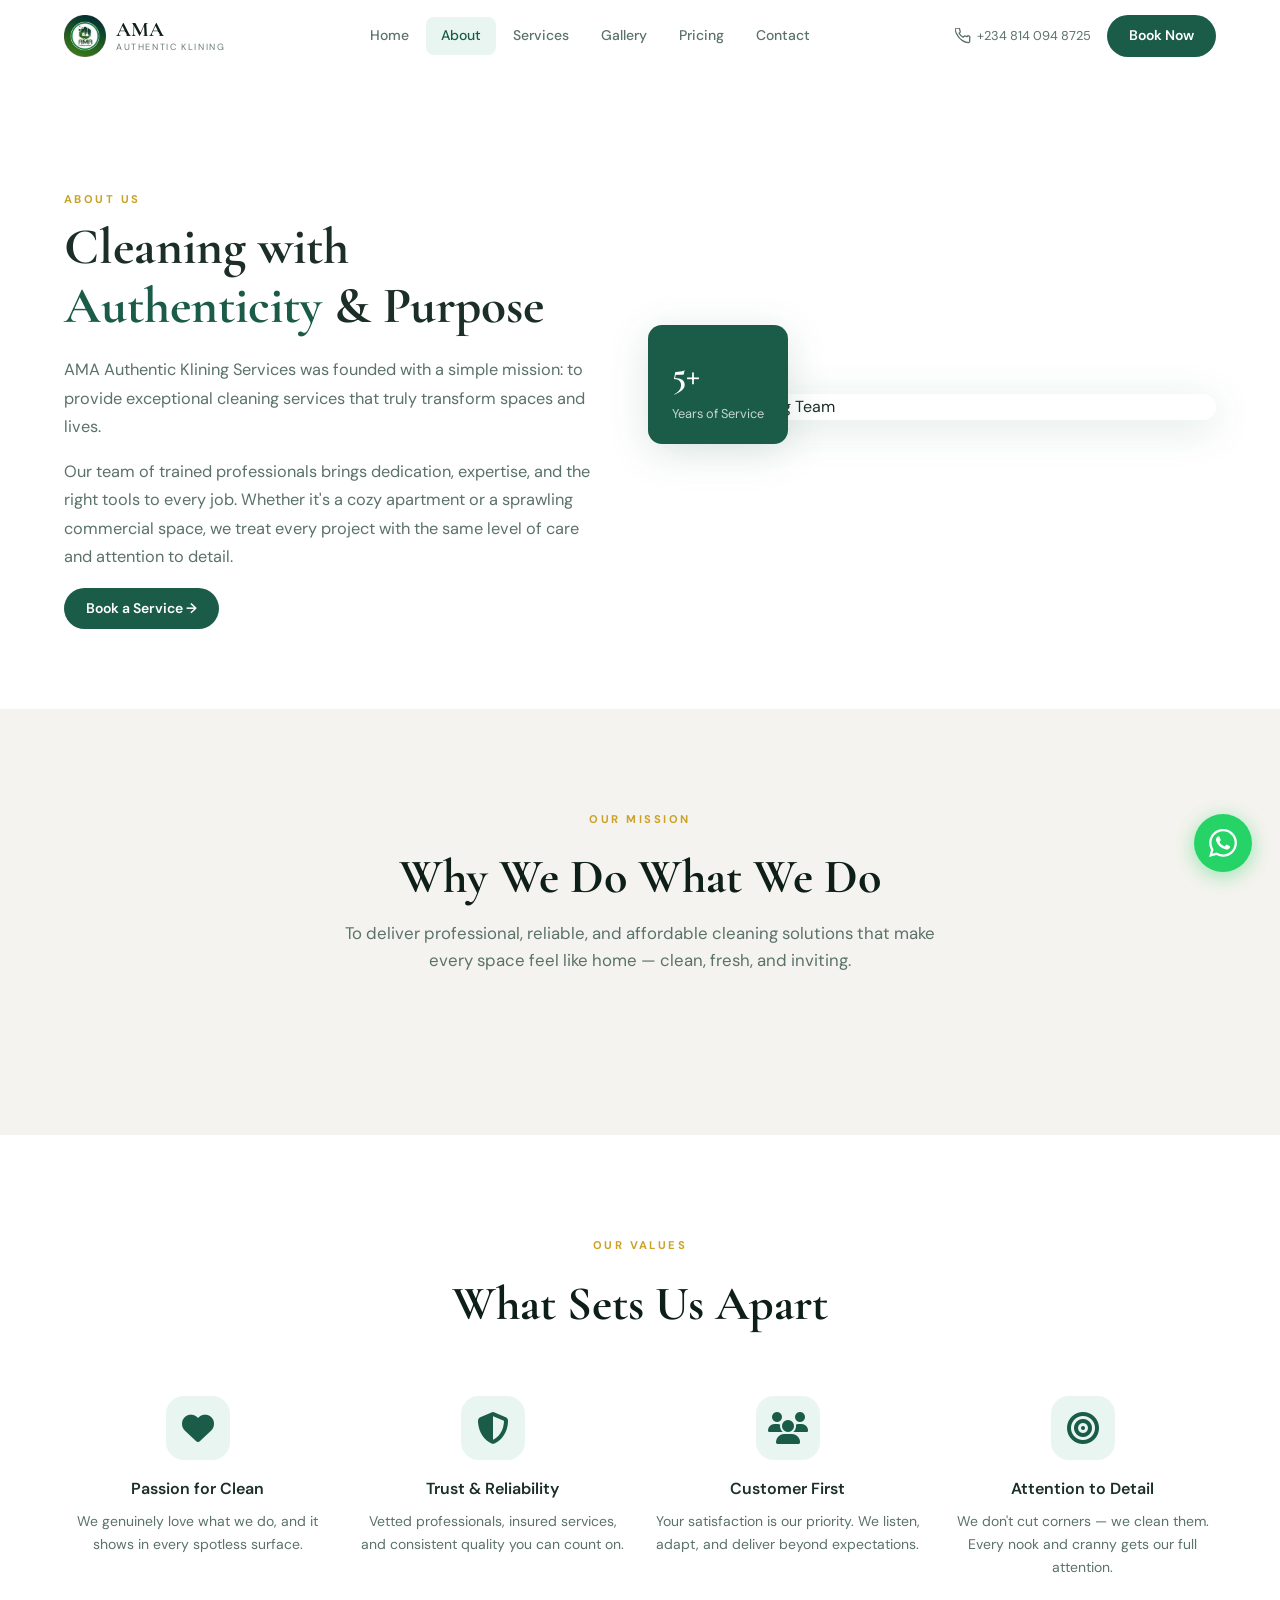
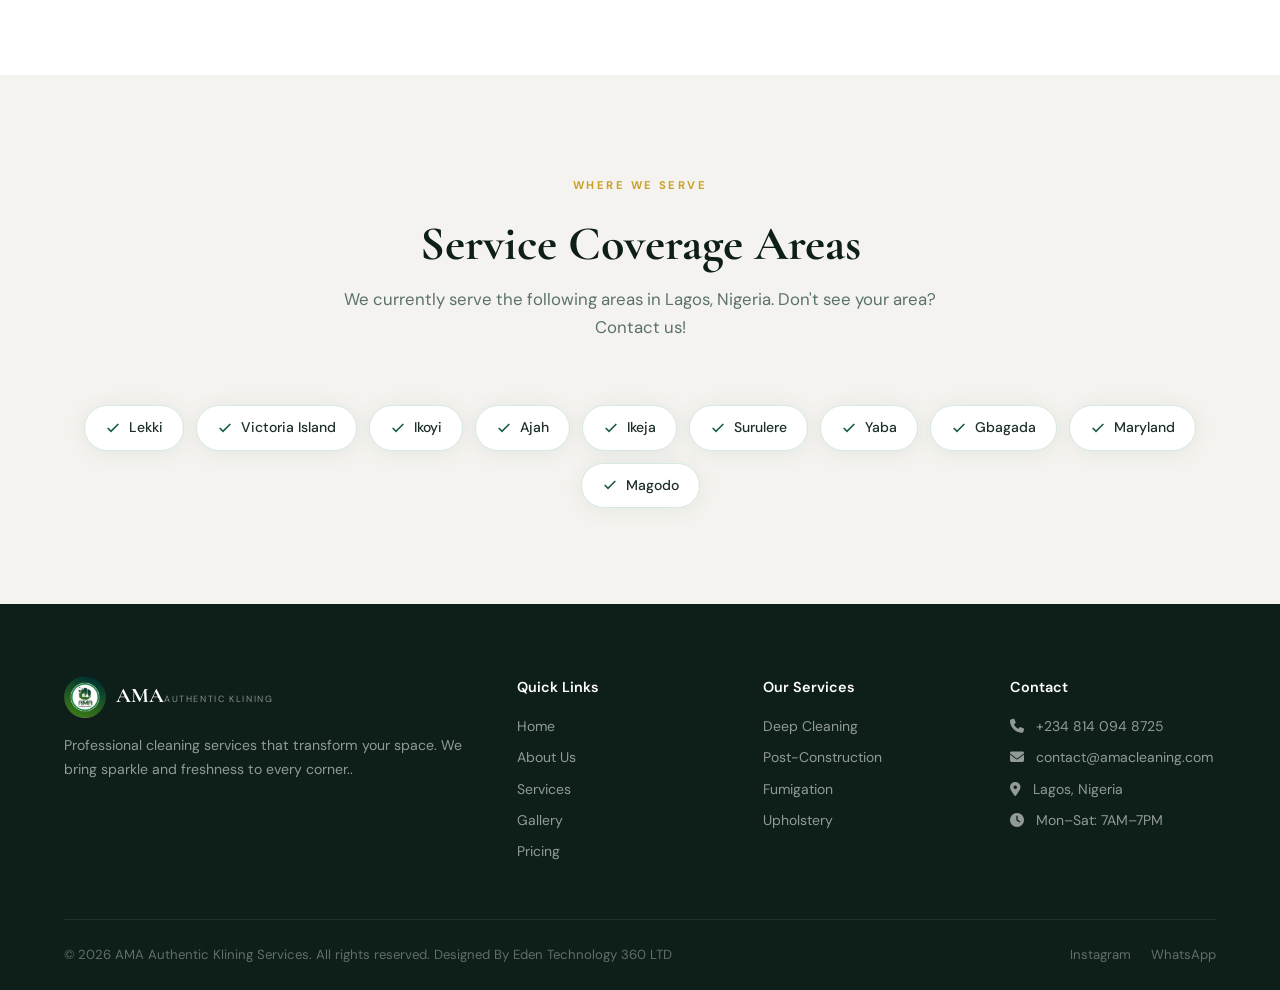
==== about.html @ 82372d48 "Add files via upload" ====
<!DOCTYPE html>
<html lang="en">
<head>
  <meta charset="UTF-8" />
  <meta name="viewport" content="width=device-width, initial-scale=1.0" />
  <title>About Us — AMA Authentic Klining</title>
  <link rel="preconnect" href="https://fonts.googleapis.com">
  <link rel="preconnect" href="https://fonts.gstatic.com" crossorigin>
  <link href="https://fonts.googleapis.com/css2?family=Cormorant+Garamond:ital,wght@0,400;0,500;0,600;0,700;1,400&family=DM+Sans:wght@300;400;500;600&display=swap" rel="stylesheet">
  <link rel="stylesheet" href="style.css" />
    <link rel="stylesheet" href="https://cdnjs.cloudflare.com/ajax/libs/font-awesome/6.5.0/css/all.min.css">

</head>
<body>

  <!-- NAVBAR -->
  <nav id="navbar" class="scrolled">
    <div class="nav-container">
      <a href="index.html" class="nav-logo">
        <div class="logo-mark"><img id="logo-img" src="logo.jpg" alt="AMA Logo" /></div>
        <div class="logo-text"><span class="logo-name">AMA</span><span class="logo-sub">Authentic Klining</span></div>
      </a>
      <div class="nav-links">
        <a href="index.html" class="nav-link">Home</a>
        <a href="about.html" class="nav-link active">About</a>
        <a href="services.html" class="nav-link">Services</a>
        <a href="gallery.html" class="nav-link">Gallery</a>
        <a href="pricing.html" class="nav-link">Pricing</a>
        <a href="contact.html" class="nav-link">Contact</a>
      </div>
      <div class="nav-actions">
        <a href="tel:+2348000000000" class="nav-phone">
          <svg width="16" height="16" fill="none" stroke="currentColor" stroke-width="2" viewBox="0 0 24 24"><path d="M22 16.92v3a2 2 0 01-2.18 2 19.79 19.79 0 01-8.63-3.07A19.5 19.5 0 013.07 9.81a19.79 19.79 0 01-3.07-8.67A2 2 0 012 .18h3a2 2 0 012 1.72c.127.96.361 1.903.7 2.81a2 2 0 01-.45 2.11L6.09 7.91a16 16 0 006 6l1.27-1.27a2 2 0 012.11-.45c.907.339 1.85.573 2.81.7A2 2 0 0122 14.92z"/></svg>
          +234 814 094 8725
        </a>
        <a href="booking.html" class="btn-primary">Book Now</a>
      </div>
      <button class="hamburger" id="hamburger"><span></span><span></span><span></span></button>
    </div>
    <div class="mobile-menu" id="mobile-menu">
      <a href="index.html" class="mobile-link">Home</a>
      <a href="about.html" class="mobile-link">About</a>
      <a href="services.html" class="mobile-link">Services</a>
      <a href="gallery.html" class="mobile-link">Gallery</a>
      <a href="pricing.html" class="mobile-link">Pricing</a>
      <a href="contact.html" class="mobile-link">Contact</a>
      <a href="booking.html" class="btn-primary mobile-btn">Book Now</a>
    </div>
  </nav>
    <br>
    <br>
  <!-- HERO SPLIT -->
  <section class="section about-hero-split">
    <div class="container">
      <div class="split-grid">
        <div class="split-content scroll-reveal">
          <span class="eyebrow">About Us</span>
          <h1>Cleaning with <span>Authenticity</span> & Purpose</h1>
          <p>AMA Authentic Klining Services was founded with a simple mission: to provide exceptional cleaning services that truly transform spaces and lives.</p>
          <p>Our team of trained professionals brings dedication, expertise, and the right tools to every job. Whether it's a cozy apartment or a sprawling commercial space, we treat every project with the same level of care and attention to detail.</p>
          <a href="booking.html" class="btn-primary">Book a Service →</a>
        </div>
        <div class="split-img scroll-reveal" style="transition-delay:0.2s">
          <img src="https://images.unsplash.com/photo-1600585154340-be6161a56a0c?w=700&q=80" alt="AMA Cleaning Team"/>
          <div class="split-badge">
            <div class="num">5+</div>
            <div class="label">Years of Service</div>
          </div>
        </div>
      </div>
    </div>
  </section>

  <!-- MISSION -->
  <section class="section bg-muted">
    <div class="container">
      <div class="section-heading scroll-reveal">
        <span class="eyebrow">Our Mission</span>
        <h2>Why We Do What We Do</h2>
        <p>To deliver professional, reliable, and affordable cleaning solutions that make every space feel like home — clean, fresh, and inviting.</p>
      </div>
    </div>
  </section>

  <!-- VALUES -->
  <section class="section">
    <div class="container">
      <div class="section-heading scroll-reveal">
        <span class="eyebrow">Our Values</span>
        <h2>What Sets Us Apart</h2>
      </div>
      <div class="values-grid">
        <div class="value-card scroll-reveal">
          <div class="value-icon">
              <i class="fa-solid fa-heart" style="font-size:32px; color:#1A5C48;"></i>
            </div>
          <h3>Passion for Clean</h3>
          <p>We genuinely love what we do, and it shows in every spotless surface.</p>
        </div>
        <div class="value-card scroll-reveal" style="transition-delay:0.1s">
          <div class="value-icon">
  <i class="fa-solid fa-shield-halved" style="font-size:32px; color:#1A5C48;"></i>
</div>
          <h3>Trust & Reliability</h3>
          <p>Vetted professionals, insured services, and consistent quality you can count on.</p>
        </div>
        <div class="value-card scroll-reveal" style="transition-delay:0.2s">
          <div class="value-icon">
  <i class="fa-solid fa-users" style="font-size:32px; color:#1A5C48;"></i>
</div>
          <h3>Customer First</h3>
          <p>Your satisfaction is our priority. We listen, adapt, and deliver beyond expectations.</p>
        </div>
        <div class="value-card scroll-reveal" style="transition-delay:0.3s">
          <div class="value-icon">
  <i class="fa-solid fa-bullseye" style="font-size:32px; color:#1A5C48;"></i>
</div>
          <h3>Attention to Detail</h3>
          <p>We don't cut corners — we clean them. Every nook and cranny gets our full attention.</p>
        </div>
      </div>
    </div>
  </section>

  <!-- COVERAGE AREAS -->
  <section class="section bg-muted">
    <div class="container">
      <div class="section-heading scroll-reveal">
        <span class="eyebrow">Where We Serve</span>
        <h2>Service Coverage Areas</h2>
        <p>We currently serve the following areas in Lagos, Nigeria. Don't see your area? Contact us!</p>
      </div>
      <div class="coverage-chips">
        <div class="chip scroll-reveal"><svg width="16" height="16" fill="none" stroke="currentColor" stroke-width="2.5" viewBox="0 0 24 24"><polyline points="20 6 9 17 4 12"/></svg> Lekki</div>
        <div class="chip scroll-reveal"><svg width="16" height="16" fill="none" stroke="currentColor" stroke-width="2.5" viewBox="0 0 24 24"><polyline points="20 6 9 17 4 12"/></svg> Victoria Island</div>
        <div class="chip scroll-reveal"><svg width="16" height="16" fill="none" stroke="currentColor" stroke-width="2.5" viewBox="0 0 24 24"><polyline points="20 6 9 17 4 12"/></svg> Ikoyi</div>
        <div class="chip scroll-reveal"><svg width="16" height="16" fill="none" stroke="currentColor" stroke-width="2.5" viewBox="0 0 24 24"><polyline points="20 6 9 17 4 12"/></svg> Ajah</div>
        <div class="chip scroll-reveal"><svg width="16" height="16" fill="none" stroke="currentColor" stroke-width="2.5" viewBox="0 0 24 24"><polyline points="20 6 9 17 4 12"/></svg> Ikeja</div>
        <div class="chip scroll-reveal"><svg width="16" height="16" fill="none" stroke="currentColor" stroke-width="2.5" viewBox="0 0 24 24"><polyline points="20 6 9 17 4 12"/></svg> Surulere</div>
        <div class="chip scroll-reveal"><svg width="16" height="16" fill="none" stroke="currentColor" stroke-width="2.5" viewBox="0 0 24 24"><polyline points="20 6 9 17 4 12"/></svg> Yaba</div>
        <div class="chip scroll-reveal"><svg width="16" height="16" fill="none" stroke="currentColor" stroke-width="2.5" viewBox="0 0 24 24"><polyline points="20 6 9 17 4 12"/></svg> Gbagada</div>
        <div class="chip scroll-reveal"><svg width="16" height="16" fill="none" stroke="currentColor" stroke-width="2.5" viewBox="0 0 24 24"><polyline points="20 6 9 17 4 12"/></svg> Maryland</div>
        <div class="chip scroll-reveal"><svg width="16" height="16" fill="none" stroke="currentColor" stroke-width="2.5" viewBox="0 0 24 24"><polyline points="20 6 9 17 4 12"/></svg> Magodo</div>
      </div>
    </div>
  </section>

  <!-- FOOTER -->
  <footer>
    <div class="container">
      <div class="footer-grid">
        <div class="footer-brand">
          <div class="footer-logo"><img src="logo.jpg" alt="AMA"/><div><span class="logo-name">AMA</span><span class="logo-sub">Authentic Klining</span></div></div>
          <p>Professional cleaning services that transform your space. We bring sparkle and freshness to every corner..</p>
        </div>
        <div class="footer-col"><h4>Quick Links</h4><a href="index.html">Home</a><a href="about.html">About Us</a><a href="services.html">Services</a><a href="gallery.html">Gallery</a><a href="pricing.html">Pricing</a></div>
        <div class="footer-col"><h4>Our Services</h4><a href="services.html">Deep Cleaning</a><a href="services.html">Post-Construction</a><a href="services.html">Fumigation</a><a href="services.html">Upholstery</a></div>
<div class="footer-col">
  <h4>Contact</h4>

  <a href="tel:+234 814 094 8725">
    <i class="fa-solid fa-phone" style="margin-right:8px;"></i>
    +234 814 094 8725
  </a>

  <a href="mailto:contact@amacleaning.com">
    <i class="fa-solid fa-envelope" style="margin-right:8px;"></i>
    contact@amacleaning.com
  </a>

  <span>
    <i class="fa-solid fa-location-dot" style="margin-right:8px;"></i>
    Lagos, Nigeria
  </span>

  <span>
    <i class="fa-solid fa-clock" style="margin-right:8px;"></i>
    Mon–Sat: 7AM–7PM
  </span>
</div>
      </div>
      <div class="footer-bottom">
        <p>© 2026 AMA Authentic Klining Services. All rights reserved. Designed By  <a href="https://edentechnology360.com.ng">Eden Technology 360 LTD</a> </p>
        <div class="footer-social"><a href="https://www.instagram.com/ama_authentic_klining_services?igsh=YWpxY2Vma3J6MzJw" target="_blank">Instagram</a><a href="https://wa.me/2348140948725" target="_blank">WhatsApp</a></div>
      </div>
    </div>
  </footer>
  <a href="https://wa.me/2348140948725" class="whatsapp-btn" target="_blank"><svg width="28" height="28" viewBox="0 0 24 24" fill="currentColor"><path d="M17.472 14.382c-.297-.149-1.758-.867-2.03-.967-.273-.099-.471-.148-.67.15-.197.297-.767.966-.94 1.164-.173.199-.347.223-.644.075-.297-.15-1.255-.463-2.39-1.475-.883-.788-1.48-1.761-1.653-2.059-.173-.297-.018-.458.13-.606.134-.133.298-.347.446-.52.149-.174.198-.298.298-.497.099-.198.05-.371-.025-.52-.075-.149-.669-1.612-.916-2.207-.242-.579-.487-.5-.669-.51-.173-.008-.371-.01-.57-.01-.198 0-.52.074-.792.372-.272.297-1.04 1.016-1.04 2.479 0 1.462 1.065 2.875 1.213 3.074.149.198 2.096 3.2 5.077 4.487.709.306 1.262.489 1.694.625.712.227 1.36.195 1.871.118.571-.085 1.758-.719 2.006-1.413.248-.694.248-1.289.173-1.413-.074-.124-.272-.198-.57-.347m-5.421 7.403h-.004a9.87 9.87 0 01-5.031-1.378l-.361-.214-3.741.982.998-3.648-.235-.374a9.86 9.86 0 01-1.51-5.26c.001-5.45 4.436-9.884 9.888-9.884 2.64 0 5.122 1.03 6.988 2.898a9.825 9.825 0 012.893 6.994c-.003 5.45-4.437 9.884-9.885 9.884m8.413-18.297A11.815 11.815 0 0012.05 0C5.495 0 .16 5.335.157 11.892c0 2.096.547 4.142 1.588 5.945L.057 24l6.305-1.654a11.882 11.882 0 005.683 1.448h.005c6.554 0 11.89-5.335 11.893-11.893a11.821 11.821 0 00-3.48-8.413z"/></svg></a>
  <script src="main.js"></script>
</body>
</html>
---- style.css ----
/* ============================================
   AMA AUTHENTIC KLINING — Global Styles
   Aesthetic: Refined Luxury / Editorial Clean
   Fonts: Cormorant Garamond + DM Sans
============================================ */

*, *::before, *::after { box-sizing: border-box; margin: 0; padding: 0; }

:root {
  --primary: #1a5c48;
  --primary-light: #2a7a61;
  --primary-pale: #e8f5f0;
  --accent: #c9a227;
  --accent-light: #f0dc8a;
  --foreground: #0e1f19;
  --muted: #f5f3ef;
  --muted-fg: #6b7c75;
  --card: #ffffff;
  --border: #d6e8e2;
  --text: #1c2e28;
  --text-light: #5a7268;
  --white: #ffffff;

  --font-heading: 'Cormorant Garamond', Georgia, serif;
  --font-body: 'DM Sans', system-ui, sans-serif;

  --radius: 14px;
  --radius-sm: 8px;
  --shadow: 0 2px 20px rgba(26,92,72,0.08);
  --shadow-lg: 0 8px 40px rgba(26,92,72,0.15);

  --nav-h: 72px;
}

html { scroll-behavior: smooth; }

body {
  font-family: var(--font-body);
  color: var(--text);
  background: var(--white);
  line-height: 1.65;
  -webkit-font-smoothing: antialiased;
}

img { display: block; max-width: 100%; }
a { text-decoration: none; color: inherit; }

.container {
  max-width: 1200px;
  margin: 0 auto;
  padding: 0 24px;
}

.text-center { text-align: center; }
.mt-10 { margin-top: 2.5rem; }
.bg-muted { background: var(--muted); }

/* ============================================
   ANIMATIONS
============================================ */
@keyframes fadeUp {
  from { opacity: 0; transform: translateY(28px); }
  to   { opacity: 1; transform: translateY(0); }
}
@keyframes fadeIn {
  from { opacity: 0; }
  to   { opacity: 1; }
}
@keyframes scaleIn {
  from { opacity: 0; transform: scale(0.92); }
  to   { opacity: 1; transform: scale(1); }
}

.fade-up {
  opacity: 0;
  animation: fadeUp 0.7s ease forwards;
  animation-delay: var(--delay, 0s);
}

/* Intersection observer adds .visible class for scroll-triggered */
.scroll-reveal {
  opacity: 0;
  transform: translateY(28px);
  transition: opacity 0.65s ease, transform 0.65s ease;
}
.scroll-reveal.visible {
  opacity: 1;
  transform: translateY(0);
}

/* ============================================
   NAVBAR
============================================ */
#navbar {
  position: fixed;
  top: 0; left: 0; right: 0;
  z-index: 100;
  height: var(--nav-h);
  transition: background 0.3s, box-shadow 0.3s;
}
#navbar.scrolled {
  background: rgba(255,255,255,0.97);
  backdrop-filter: blur(12px);
  box-shadow: 0 1px 0 var(--border);
}

.nav-container {
  max-width: 1200px;
  margin: 0 auto;
  padding: 0 24px;
  height: var(--nav-h);
  display: flex;
  align-items: center;
  justify-content: space-between;
  gap: 24px;
}

.nav-logo {
  display: flex;
  align-items: center;
  gap: 10px;
  flex-shrink: 0;
}
.logo-mark img {
  width: 42px; height: 42px;
  border-radius: 10px;
  object-fit: cover;
}
.logo-text { display: flex; flex-direction: column; line-height: 1; }
.logo-name { font-family: var(--font-heading); font-size: 1.3rem; font-weight: 700; color: var(--foreground); }
.logo-sub { font-size: 9px; letter-spacing: 0.18em; text-transform: uppercase; color: var(--muted-fg); margin-top: 2px; }

.nav-links {
  display: flex;
  align-items: center;
  gap: 2px;
}
.nav-link {
  padding: 7px 15px;
  border-radius: var(--radius-sm);
  font-size: 0.875rem;
  font-weight: 500;
  color: var(--text-light);
  transition: color 0.2s, background 0.2s;
}
.nav-link:hover, .nav-link.active {
  color: var(--primary);
  background: var(--primary-pale);
}

.nav-actions {
  display: flex;
  align-items: center;
  gap: 16px;
  flex-shrink: 0;
}
.nav-phone {
  display: flex;
  align-items: center;
  gap: 6px;
  font-size: 0.8rem;
  color: var(--text-light);
  transition: color 0.2s;
}
.nav-phone:hover { color: var(--primary); }

/* Buttons */
.btn-primary {
  background: var(--primary);
  color: var(--white);
  padding: 9px 22px;
  border-radius: 50px;
  font-size: 0.875rem;
  font-weight: 600;
  transition: background 0.2s, transform 0.2s;
  display: inline-block;
  cursor: pointer;
  border: none;
}
.btn-primary:hover { background: var(--primary-light); transform: translateY(-1px); }
.btn-primary.btn-lg { padding: 14px 32px; font-size: 1rem; }

.btn-ghost {
  background: transparent;
  color: rgba(255,255,255,0.9);
  padding: 9px 22px;
  border-radius: 50px;
  font-size: 0.875rem;
  font-weight: 600;
  border: 1.5px solid rgba(255,255,255,0.35);
  transition: background 0.2s, border-color 0.2s;
  display: inline-block;
  cursor: pointer;
}
.btn-ghost:hover { background: rgba(255,255,255,0.1); border-color: rgba(255,255,255,0.7); }
.btn-ghost.btn-lg { padding: 14px 32px; font-size: 1rem; }

.btn-ghost-white {
  background: transparent;
  color: var(--white);
  padding: 9px 22px;
  border-radius: 50px;
  font-size: 0.875rem;
  font-weight: 600;
  border: 1.5px solid rgba(255,255,255,0.4);
  transition: background 0.2s;
  display: inline-block;
  cursor: pointer;
}
.btn-ghost-white:hover { background: rgba(255,255,255,0.12); }
.btn-ghost-white.btn-lg { padding: 14px 32px; font-size: 1rem; }

.btn-outline {
  background: transparent;
  color: var(--primary);
  padding: 11px 28px;
  border-radius: 50px;
  font-size: 0.9rem;
  font-weight: 600;
  border: 1.5px solid var(--primary);
  transition: background 0.2s, color 0.2s;
  display: inline-block;
  cursor: pointer;
}
.btn-outline:hover { background: var(--primary); color: var(--white); }

.btn-accent {
  background: var(--accent);
  color: #3a2700;
  padding: 9px 22px;
  border-radius: 50px;
  font-size: 0.875rem;
  font-weight: 700;
  transition: background 0.2s, transform 0.2s;
  display: inline-block;
  cursor: pointer;
  border: none;
}
.btn-accent:hover { background: #d9b13a; transform: translateY(-1px); }
.btn-accent.btn-lg { padding: 14px 32px; font-size: 1rem; }

/* Form submit button */
.btn-submit {
  background: var(--primary);
  color: var(--white);
  padding: 14px;
  border-radius: 50px;
  font-size: 1rem;
  font-weight: 600;
  border: none;
  width: 100%;
  cursor: pointer;
  transition: background 0.2s, transform 0.2s;
  display: flex;
  align-items: center;
  justify-content: center;
  gap: 8px;
}
.btn-submit:hover { background: var(--primary-light); transform: translateY(-1px); }
.btn-submit:disabled { opacity: 0.6; cursor: not-allowed; transform: none; }

/* Hamburger */
.hamburger {
  display: none;
  flex-direction: column;
  gap: 5px;
  background: none;
  border: none;
  cursor: pointer;
  padding: 6px;
}
.hamburger span {
  display: block;
  width: 24px;
  height: 2px;
  background: var(--foreground);
  border-radius: 2px;
  transition: transform 0.3s, opacity 0.3s;
}
.hamburger.open span:nth-child(1) { transform: translateY(7px) rotate(45deg); }
.hamburger.open span:nth-child(2) { opacity: 0; }
.hamburger.open span:nth-child(3) { transform: translateY(-7px) rotate(-45deg); }

/* Mobile menu */
.mobile-menu {
  display: none;
  flex-direction: column;
  gap: 4px;
  padding: 12px 16px 16px;
  background: rgba(255,255,255,0.98);
  backdrop-filter: blur(12px);
  border-top: 1px solid var(--border);
}
.mobile-menu.open { display: flex; }
.mobile-link {
  padding: 12px 16px;
  border-radius: var(--radius-sm);
  font-weight: 500;
  color: var(--text-light);
  transition: background 0.2s, color 0.2s;
}
.mobile-link:hover { background: var(--primary-pale); color: var(--primary); }
.mobile-btn { margin-top: 8px; text-align: center; }

/* ============================================
   HERO
============================================ */
.hero {
  position: relative;
  min-height: 100vh;
  display: flex;
  align-items: center;
}
.hero-bg {
  position: absolute;
  inset: 0;
  overflow: hidden;
}
.hero-bg img {
  width: 100%; height: 100%;
  object-fit: cover;
}
.hero-overlay {
  position: absolute;
  inset: 0;
  background: linear-gradient(105deg, rgba(14,31,25,0.82) 0%, rgba(14,31,25,0.5) 55%, transparent 100%);
}
.hero-content {
  position: relative;
  z-index: 2;
  max-width: 1200px;
  margin: 0 auto;
  padding: 0 24px;
  padding-top: var(--nav-h);
  max-width: 560px;
  margin-left: max(24px, calc(50vw - 600px));
}
.eyebrow {
  display: inline-block;
  font-size: 0.7rem;
  font-weight: 700;
  letter-spacing: 0.22em;
  text-transform: uppercase;
  color: var(--accent);
  margin-bottom: 16px;
}
.hero-content h1 {
  font-family: var(--font-heading);
  font-size: clamp(2.8rem, 6vw, 4.5rem);
  font-weight: 700;
  color: var(--white);
  line-height: 1.1;
  margin-bottom: 20px;
}
.hero-content h1 em {
  font-style: italic;
  color: var(--accent);
}
.hero-content > p {
  font-size: 1.1rem;
  color: rgba(255,255,255,0.8);
  max-width: 420px;
  margin-bottom: 36px;
}
.hero-btns { display: flex; gap: 14px; flex-wrap: wrap; }
.arrow { transition: transform 0.2s; }
.btn-primary:hover .arrow { transform: translateX(4px); }

/* Page Hero (inner pages) */
.page-hero {
  background: var(--primary);
  padding: calc(var(--nav-h) + 60px) 24px 70px;
  text-align: center;
  position: relative;
  overflow: hidden;
}
.page-hero::before {
  content: '';
  position: absolute;
  inset: 0;
  background: radial-gradient(ellipse at 70% 50%, rgba(201,162,39,0.15) 0%, transparent 60%);
}
.page-hero .eyebrow { color: var(--accent-light); }
.page-hero h1 {
  font-family: var(--font-heading);
  font-size: clamp(2.2rem, 5vw, 3.5rem);
  font-weight: 700;
  color: var(--white);
  margin-bottom: 14px;
  position: relative;
}
.page-hero p {
  color: rgba(255,255,255,0.75);
  max-width: 500px;
  margin: 0 auto;
  position: relative;
}

/* ============================================
   SECTION / HEADINGS
============================================ */
.section { padding: 96px 0; }
.section-heading {
  text-align: center;
  max-width: 600px;
  margin: 0 auto 64px;
}
.section-heading h2 {
  font-family: var(--font-heading);
  font-size: clamp(2rem, 4vw, 3rem);
  font-weight: 700;
  color: var(--foreground);
  margin: 6px 0 14px;
  line-height: 1.15;
}
.section-heading p {
  color: var(--text-light);
  font-size: 1.05rem;
}

/* ============================================
   TRUST BAR
============================================ */
.trust-bar {
  padding: 60px 0;
  background: var(--card);
  border-bottom: 1px solid var(--border);
}
.trust-grid {
  display: grid;
  grid-template-columns: repeat(3, 1fr);
  gap: 32px;
}
.trust-item {
  display: flex;
  align-items: flex-start;
  gap: 16px;
}
.trust-icon {
  width: 52px; height: 52px;
  border-radius: 14px;
  background: var(--primary-pale);
  display: flex;
  align-items: center;
  justify-content: center;
  flex-shrink: 0;
  color: var(--primary);
}
.trust-item h3 { font-size: 1rem; font-weight: 600; margin-bottom: 4px; }
.trust-item p { font-size: 0.88rem; color: var(--text-light); }

/* ============================================
   SERVICES GRID
============================================ */
.services-grid {
  display: grid;
  grid-template-columns: repeat(3, 1fr);
  gap: 28px;
}
.service-card {
  background: var(--card);
  border-radius: var(--radius);
  overflow: hidden;
  border: 1px solid var(--border);
  box-shadow: var(--shadow);
  transition: box-shadow 0.3s, transform 0.3s;
}
.service-card:hover {
  box-shadow: var(--shadow-lg);
  transform: translateY(-4px);
}
.service-img {
  aspect-ratio: 4/3;
  overflow: hidden;
}
.service-img img {
  width: 100%; height: 100%;
  object-fit: cover;
  transition: transform 0.5s ease;
}
.service-card:hover .service-img img { transform: scale(1.06); }
.service-body { padding: 22px 24px 24px; }
.service-icon { font-size: 1.6rem; margin-bottom: 10px; }
.service-body h3 {
  font-family: var(--font-heading);
  font-size: 1.25rem;
  font-weight: 700;
  margin-bottom: 8px;
  color: var(--foreground);
}
.service-body p { font-size: 0.9rem; color: var(--text-light); margin-bottom: 14px; }
.service-link {
  font-size: 0.875rem;
  font-weight: 600;
  color: var(--primary);
  transition: letter-spacing 0.2s;
}
.service-link:hover { letter-spacing: 0.02em; }

/* ============================================
   GALLERY GRID
============================================ */
.gallery-grid {
  display: grid;
  grid-template-columns: repeat(3, 1fr);
  gap: 24px;
}
.gallery-card {
  position: relative;
  border-radius: var(--radius);
  overflow: hidden;
  box-shadow: var(--shadow);
  border: 1px solid var(--border);
  cursor: pointer;
}
.gallery-card img {
  width: 100%;
  aspect-ratio: 16/10;
  object-fit: cover;
  transition: transform 0.5s ease;
}
.gallery-card:hover img { transform: scale(1.06); }
.gallery-label {
  position: absolute;
  bottom: 0; left: 0; right: 0;
  padding: 28px 16px 14px;
  background: linear-gradient(to top, rgba(0,0,0,0.7), transparent);
  color: var(--white);
  font-weight: 600;
  font-size: 0.9rem;
}

/* Filter buttons for gallery page */
.filter-btns { display: flex; flex-wrap: wrap; justify-content: center; gap: 10px; margin-bottom: 48px; }
.filter-btn {
  padding: 8px 22px;
  border-radius: 50px;
  font-size: 0.875rem;
  font-weight: 600;
  border: 1.5px solid var(--border);
  background: transparent;
  color: var(--text-light);
  cursor: pointer;
  transition: all 0.2s;
}
.filter-btn:hover, .filter-btn.active {
  background: var(--primary);
  color: var(--white);
  border-color: var(--primary);
}

/* ============================================
   TESTIMONIALS
============================================ */
.testimonials-grid {
  display: grid;
  grid-template-columns: repeat(3, 1fr);
  gap: 24px;
}
.testimonial-card {
  background: var(--card);
  border: 1px solid var(--border);
  border-radius: var(--radius);
  padding: 28px 26px;
  box-shadow: var(--shadow);
}
.stars { color: var(--accent); font-size: 1.1rem; letter-spacing: 2px; margin-bottom: 14px; }
.testimonial-card > p {
  font-size: 0.95rem;
  color: var(--text-light);
  line-height: 1.7;
  margin-bottom: 24px;
  font-style: italic;
}
.testimonial-author { display: flex; align-items: center; gap: 12px; }
.author-avatar {
  width: 42px; height: 42px;
  border-radius: 50%;
  background: var(--primary-pale);
  color: var(--primary);
  display: flex;
  align-items: center;
  justify-content: center;
  font-weight: 700;
  font-size: 1rem;
  flex-shrink: 0;
}
.testimonial-author strong { display: block; font-size: 0.9rem; font-weight: 600; }
.testimonial-author span { font-size: 0.8rem; color: var(--text-light); }

/* ============================================
   CTA SECTION
============================================ */
.cta-section {
  background: var(--primary);
  padding: 96px 24px;
  position: relative;
  overflow: hidden;
}
.cta-section::before {
  content: '';
  position: absolute;
  top: -40%; right: -10%;
  width: 500px; height: 500px;
  border-radius: 50%;
  background: rgba(201,162,39,0.12);
}
.cta-section h2 {
  font-family: var(--font-heading);
  font-size: clamp(2rem, 4vw, 3rem);
  color: var(--white);
  margin-bottom: 16px;
  position: relative;
}
.cta-section p { color: rgba(255,255,255,0.75); font-size: 1.1rem; margin-bottom: 36px; position: relative; }
.cta-btns { display: flex; gap: 14px; justify-content: center; flex-wrap: wrap; position: relative; }

/* ============================================
   FOOTER
============================================ */
footer {
  background: var(--foreground);
  color: rgba(255,255,255,0.85);
  padding: 72px 0 0;
}
.footer-grid {
  display: grid;
  grid-template-columns: 2fr 1fr 1fr 1fr;
  gap: 40px;
  padding-bottom: 48px;
  border-bottom: 1px solid rgba(255,255,255,0.08);
}
.footer-brand .footer-logo {
  display: flex;
  align-items: center;
  gap: 10px;
  margin-bottom: 16px;
}
.footer-brand .footer-logo img {
  width: 42px; height: 42px;
  border-radius: 10px;
}
.footer-brand .logo-name { color: var(--white); }
.footer-brand .logo-sub { color: rgba(255,255,255,0.5); }
.footer-brand p { font-size: 0.88rem; color: rgba(255,255,255,0.55); line-height: 1.7; }
.footer-col h4 { font-size: 0.9rem; font-weight: 600; color: var(--white); margin-bottom: 16px; }
.footer-col a, .footer-col span {
  display: block;
  font-size: 0.875rem;
  color: rgba(255,255,255,0.55);
  margin-bottom: 8px;
  transition: color 0.2s;
  cursor: default;
}
.footer-col a:hover { color: rgba(255,255,255,0.9); cursor: pointer; }
.footer-bottom {
  display: flex;
  justify-content: space-between;
  align-items: center;
  padding: 24px 0;
  font-size: 0.825rem;
  color: rgba(255,255,255,0.35);
}
.footer-social { display: flex; gap: 20px; }
.footer-social a {
  color: rgba(255,255,255,0.35);
  transition: color 0.2s;
}
.footer-social a:hover { color: rgba(255,255,255,0.85); }

/* ============================================
   WHATSAPP BUTTON
============================================ */
.whatsapp-btn {
  position: fixed;
  bottom: 28px; right: 28px;
  z-index: 200;
  width: 58px; height: 58px;
  border-radius: 50%;
  background: #25D366;
  color: var(--white);
  display: flex;
  align-items: center;
  justify-content: center;
  box-shadow: 0 4px 20px rgba(37,211,102,0.45);
  transition: transform 0.2s, box-shadow 0.2s;
  animation: scaleIn 0.5s ease 1s both;
}
.whatsapp-btn:hover { transform: scale(1.1); box-shadow: 0 6px 28px rgba(37,211,102,0.55); }

/* ============================================
   ABOUT PAGE
============================================ */
.about-hero-split {
  padding: calc(var(--nav-h) + 60px) 0 80px;
}
.split-grid {
  display: grid;
  grid-template-columns: 1fr 1fr;
  gap: 64px;
  align-items: center;
}
.split-content .eyebrow { margin-bottom: 10px; }
.split-content h1 {
  font-family: var(--font-heading);
  font-size: clamp(2.2rem, 4.5vw, 3.2rem);
  font-weight: 700;
  line-height: 1.15;
  margin-bottom: 20px;
}
.split-content h1 span { color: var(--primary); }
.split-content p {
  color: var(--text-light);
  margin-bottom: 16px;
  font-size: 1.02rem;
  line-height: 1.75;
}
.split-img { position: relative; }
.split-img img { border-radius: var(--radius); box-shadow: var(--shadow-lg); width: 100%; }
.split-badge {
  position: absolute;
  bottom: -24px; left: -24px;
  background: var(--primary);
  color: var(--white);
  border-radius: var(--radius);
  padding: 20px 24px;
  box-shadow: var(--shadow-lg);
}
.split-badge .num { font-family: var(--font-heading); font-size: 2.2rem; font-weight: 700; }
.split-badge .label { font-size: 0.8rem; opacity: 0.75; }

.values-grid {
  display: grid;
  grid-template-columns: repeat(4, 1fr);
  gap: 28px;
}
.value-card { text-align: center; }
.value-icon {
  width: 64px; height: 64px;
  border-radius: 18px;
  background: var(--primary-pale);
  display: flex;
  align-items: center;
  justify-content: center;
  margin: 0 auto 16px;
  font-size: 1.6rem;
}
.value-card h3 { font-size: 1rem; font-weight: 600; margin-bottom: 8px; }
.value-card p { font-size: 0.875rem; color: var(--text-light); line-height: 1.65; }

.coverage-chips { display: flex; flex-wrap: wrap; justify-content: center; gap: 12px; }
.chip {
  display: flex;
  align-items: center;
  gap: 8px;
  background: var(--card);
  border: 1px solid var(--border);
  border-radius: 50px;
  padding: 10px 20px;
  font-size: 0.875rem;
  font-weight: 500;
  box-shadow: var(--shadow);
}
.chip svg { color: var(--primary); }

/* ============================================
   SERVICES PAGE
============================================ */
.services-list { display: flex; flex-direction: column; gap: 80px; }
.service-row {
  display: grid;
  grid-template-columns: 1fr 1fr;
  gap: 60px;
  align-items: center;
}
.service-row.reverse .service-row-img { order: 2; }
.service-row.reverse .service-row-body { order: 1; }
.service-row-img img {
  width: 100%;
  aspect-ratio: 4/3;
  object-fit: cover;
  border-radius: var(--radius);
  box-shadow: var(--shadow-lg);
}
.service-row-icon {
  width: 56px; height: 56px;
  border-radius: 16px;
  background: var(--primary-pale);
  display: flex;
  align-items: center;
  justify-content: center;
  font-size: 1.5rem;
  margin-bottom: 16px;
}
.service-row-body h2 {
  font-family: var(--font-heading);
  font-size: clamp(1.6rem, 3vw, 2.2rem);
  font-weight: 700;
  margin-bottom: 12px;
}
.service-row-body > p { color: var(--text-light); margin-bottom: 20px; line-height: 1.75; }
.benefit-list { list-style: none; margin-bottom: 12px; }
.benefit-list li {
  display: flex;
  align-items: center;
  gap: 10px;
  font-size: 0.9rem;
  margin-bottom: 8px;
}
.benefit-list li::before {
  content: '✓';
  display: inline-flex;
  width: 20px; height: 20px;
  border-radius: 50%;
  background: var(--primary-pale);
  color: var(--primary);
  font-size: 0.75rem;
  font-weight: 700;
  align-items: center;
  justify-content: center;
  flex-shrink: 0;
}
.ideal-for { font-size: 0.8rem; color: var(--text-light); margin-bottom: 20px; }
.ideal-for strong { color: var(--text); }

/* ============================================
   PRICING PAGE
============================================ */
.pricing-grid {
  display: grid;
  grid-template-columns: repeat(3, 1fr);
  gap: 28px;
  max-width: 960px;
  margin: 0 auto;
  align-items: start;
}
.pricing-card {
  background: var(--card);
  border: 1.5px solid var(--border);
  border-radius: var(--radius);
  padding: 36px 30px;
  position: relative;
  box-shadow: var(--shadow);
  transition: transform 0.3s, box-shadow 0.3s;
}
.pricing-card:hover { transform: translateY(-4px); box-shadow: var(--shadow-lg); }
.pricing-card.popular {
  background: var(--primary);
  border-color: var(--primary);
  color: var(--white);
  transform: scale(1.04);
  box-shadow: var(--shadow-lg);
}
.pricing-card.popular:hover { transform: scale(1.04) translateY(-4px); }
.popular-badge {
  position: absolute;
  top: -14px; left: 50%;
  transform: translateX(-50%);
  background: var(--accent);
  color: #3a2700;
  font-size: 0.75rem;
  font-weight: 700;
  padding: 4px 16px;
  border-radius: 50px;
  white-space: nowrap;
}
.pricing-name { font-size: 1.2rem; font-weight: 700; margin-bottom: 6px; }
.pricing-desc { font-size: 0.85rem; opacity: 0.7; margin-bottom: 24px; }
.pricing-unit { font-size: 0.7rem; letter-spacing: 0.1em; text-transform: uppercase; opacity: 0.6; display: block; }
.pricing-price { font-family: var(--font-heading); font-size: 2.4rem; font-weight: 700; line-height: 1.1; margin-bottom: 28px; }
.pricing-features { list-style: none; margin-bottom: 28px; }
.pricing-features li {
  display: flex;
  align-items: center;
  gap: 10px;
  font-size: 0.875rem;
  margin-bottom: 10px;
}
.pricing-features li::before {
  content: '✓';
  width: 18px; height: 18px;
  border-radius: 50%;
  background: var(--primary-pale);
  color: var(--primary);
  font-size: 0.7rem;
  font-weight: 700;
  display: flex;
  align-items: center;
  justify-content: center;
  flex-shrink: 0;
}
.pricing-card.popular .pricing-features li::before {
  background: rgba(255,255,255,0.2);
  color: var(--accent-light);
}
.pricing-card .btn-primary { width: 100%; text-align: center; justify-content: center; }
.pricing-card.popular .btn-primary { background: var(--accent); color: #3a2700; }
.pricing-card.popular .btn-primary:hover { background: #d9b13a; }

.custom-quote {
  margin-top: 64px;
  text-align: center;
  background: var(--muted);
  border-radius: var(--radius);
  padding: 60px 40px;
  max-width: 640px;
  margin-left: auto;
  margin-right: auto;
}
.custom-quote h3 { font-family: var(--font-heading); font-size: 1.8rem; font-weight: 700; margin-bottom: 12px; }
.custom-quote p { color: var(--text-light); margin-bottom: 24px; }

/* ============================================
   CONTACT PAGE
============================================ */
.contact-grid {
  display: grid;
  grid-template-columns: 2fr 3fr;
  gap: 56px;
}
.contact-info-list { display: flex; flex-direction: column; gap: 24px; margin-bottom: 32px; }
.contact-info-item { display: flex; align-items: flex-start; gap: 14px; }
.contact-info-icon {
  width: 48px; height: 48px;
  border-radius: 14px;
  background: var(--primary-pale);
  display: flex;
  align-items: center;
  justify-content: center;
  color: var(--primary);
  flex-shrink: 0;
}
.contact-info-item .label { font-size: 0.8rem; color: var(--text-light); }
.contact-info-item .value { font-weight: 500; font-size: 0.95rem; }
.contact-info-item .value a { color: var(--text); transition: color 0.2s; }
.contact-info-item .value a:hover { color: var(--primary); }
.contact-social { display: flex; flex-direction: column; gap: 10px; padding-top: 24px; border-top: 1px solid var(--border); }
.social-link {
  display: flex;
  align-items: center;
  gap: 10px;
  padding: 12px 18px;
  border-radius: var(--radius-sm);
  font-size: 0.875rem;
  font-weight: 600;
  transition: background 0.2s;
}
.social-link.wa { background: rgba(37,211,102,0.1); color: #16a34a; }
.social-link.wa:hover { background: rgba(37,211,102,0.18); }
.social-link.ig { background: var(--primary-pale); color: var(--primary); }
.social-link.ig:hover { background: #d1ede5; }

/* Forms */
.form-card {
  background: var(--card);
  border: 1px solid var(--border);
  border-radius: var(--radius);
  padding: 40px 36px;
  box-shadow: var(--shadow);
}
.form-row { display: grid; grid-template-columns: 1fr 1fr; gap: 20px; }
.form-group { margin-bottom: 20px; }
.form-group label {
  display: block;
  font-size: 0.875rem;
  font-weight: 600;
  margin-bottom: 7px;
  color: var(--text);
}
.form-group input,
.form-group select,
.form-group textarea {
  width: 100%;
  padding: 10px 14px;
  border: 1.5px solid var(--border);
  border-radius: var(--radius-sm);
  font-family: var(--font-body);
  font-size: 0.9rem;
  color: var(--text);
  background: var(--white);
  transition: border-color 0.2s, box-shadow 0.2s;
  outline: none;
  appearance: none;
  -webkit-appearance: none;
}
.form-group select {
  background-image: url("data:image/svg+xml,%3Csvg xmlns='http://www.w3.org/2000/svg' width='16' height='16' viewBox='0 0 24 24' fill='none' stroke='%236b7c75' stroke-width='2'%3E%3Cpolyline points='6 9 12 15 18 9'%3E%3C/polyline%3E%3C/svg%3E");
  background-repeat: no-repeat;
  background-position: right 12px center;
  padding-right: 36px;
}
.form-group input:focus,
.form-group select:focus,
.form-group textarea:focus {
  border-color: var(--primary);
  box-shadow: 0 0 0 3px rgba(26,92,72,0.12);
}
.form-group textarea { resize: vertical; min-height: 120px; }

.success-msg {
  display: none;
  flex-direction: column;
  align-items: center;
  text-align: center;
  padding: 48px 24px;
}
.success-msg.show { display: flex; }
.success-icon {
  width: 72px; height: 72px;
  border-radius: 50%;
  background: var(--primary-pale);
  display: flex;
  align-items: center;
  justify-content: center;
  margin-bottom: 20px;
  color: var(--primary);
  font-size: 2rem;
}
.success-msg h3 { font-family: var(--font-heading); font-size: 1.8rem; font-weight: 700; margin-bottom: 10px; }
.success-msg p { color: var(--text-light); margin-bottom: 24px; }

/* ============================================
   GALLERY FULL PAGE
============================================ */
.gallery-full-grid {
  display: grid;
  grid-template-columns: repeat(3, 1fr);
  gap: 24px;
}

/* ============================================
   FAQ / ACCORDION (Pricing page)
============================================ */
.faq-list { max-width: 700px; margin: 64px auto 0; }
.faq-item {
  border-bottom: 1px solid var(--border);
}
.faq-trigger {
  width: 100%;
  display: flex;
  justify-content: space-between;
  align-items: center;
  padding: 18px 4px;
  background: none;
  border: none;
  cursor: pointer;
  font-family: var(--font-body);
  font-size: 1rem;
  font-weight: 500;
  color: var(--text);
  text-align: left;
}
.faq-trigger svg {
  flex-shrink: 0;
  transition: transform 0.3s;
  color: var(--primary);
}
.faq-item.open .faq-trigger svg { transform: rotate(180deg); }
.faq-body {
  max-height: 0;
  overflow: hidden;
  transition: max-height 0.35s ease;
}
.faq-body p {
  padding: 0 4px 18px;
  font-size: 0.9rem;
  color: var(--text-light);
  line-height: 1.7;
}

/* ============================================
   RESPONSIVE
============================================ */
@media (max-width: 1024px) {
  .services-grid { grid-template-columns: repeat(2, 1fr); }
  .testimonials-grid { grid-template-columns: repeat(2, 1fr); }
  .footer-grid { grid-template-columns: 1fr 1fr; gap: 32px; }
  .values-grid { grid-template-columns: repeat(2, 1fr); }
  .pricing-grid { grid-template-columns: 1fr; max-width: 400px; }
  .pricing-card.popular { transform: none; }
  .service-row { grid-template-columns: 1fr; gap: 32px; }
  .service-row.reverse .service-row-img { order: 0; }
  .service-row.reverse .service-row-body { order: 0; }
  .contact-grid { grid-template-columns: 1fr; }
  .split-grid { grid-template-columns: 1fr; }
  .split-badge { bottom: -16px; left: -8px; }
}

@media (max-width: 768px) {
  .nav-links, .nav-actions { display: none; }
  .hamburger { display: flex; }
  .gallery-grid, .gallery-full-grid { grid-template-columns: repeat(2, 1fr); }
  .testimonials-grid { grid-template-columns: 1fr; }
  .trust-grid { grid-template-columns: 1fr; gap: 20px; }
  .services-grid { grid-template-columns: 1fr; }
  .form-row { grid-template-columns: 1fr; }
  .footer-grid { grid-template-columns: 1fr; }
  .footer-bottom { flex-direction: column; gap: 12px; text-align: center; }
  .section { padding: 64px 0; }
  .hero-content { padding: 0 20px; padding-top: var(--nav-h); margin-left: 0; }
}

@media (max-width: 480px) {
  .gallery-grid, .gallery-full-grid { grid-template-columns: 1fr; }
  .hero-btns { flex-direction: column; }
  .cta-btns { flex-direction: column; align-items: center; }
}
#navbar,
header,
nav {
  background: #ffffff !important;
  background-color: #ffffff !important;
}
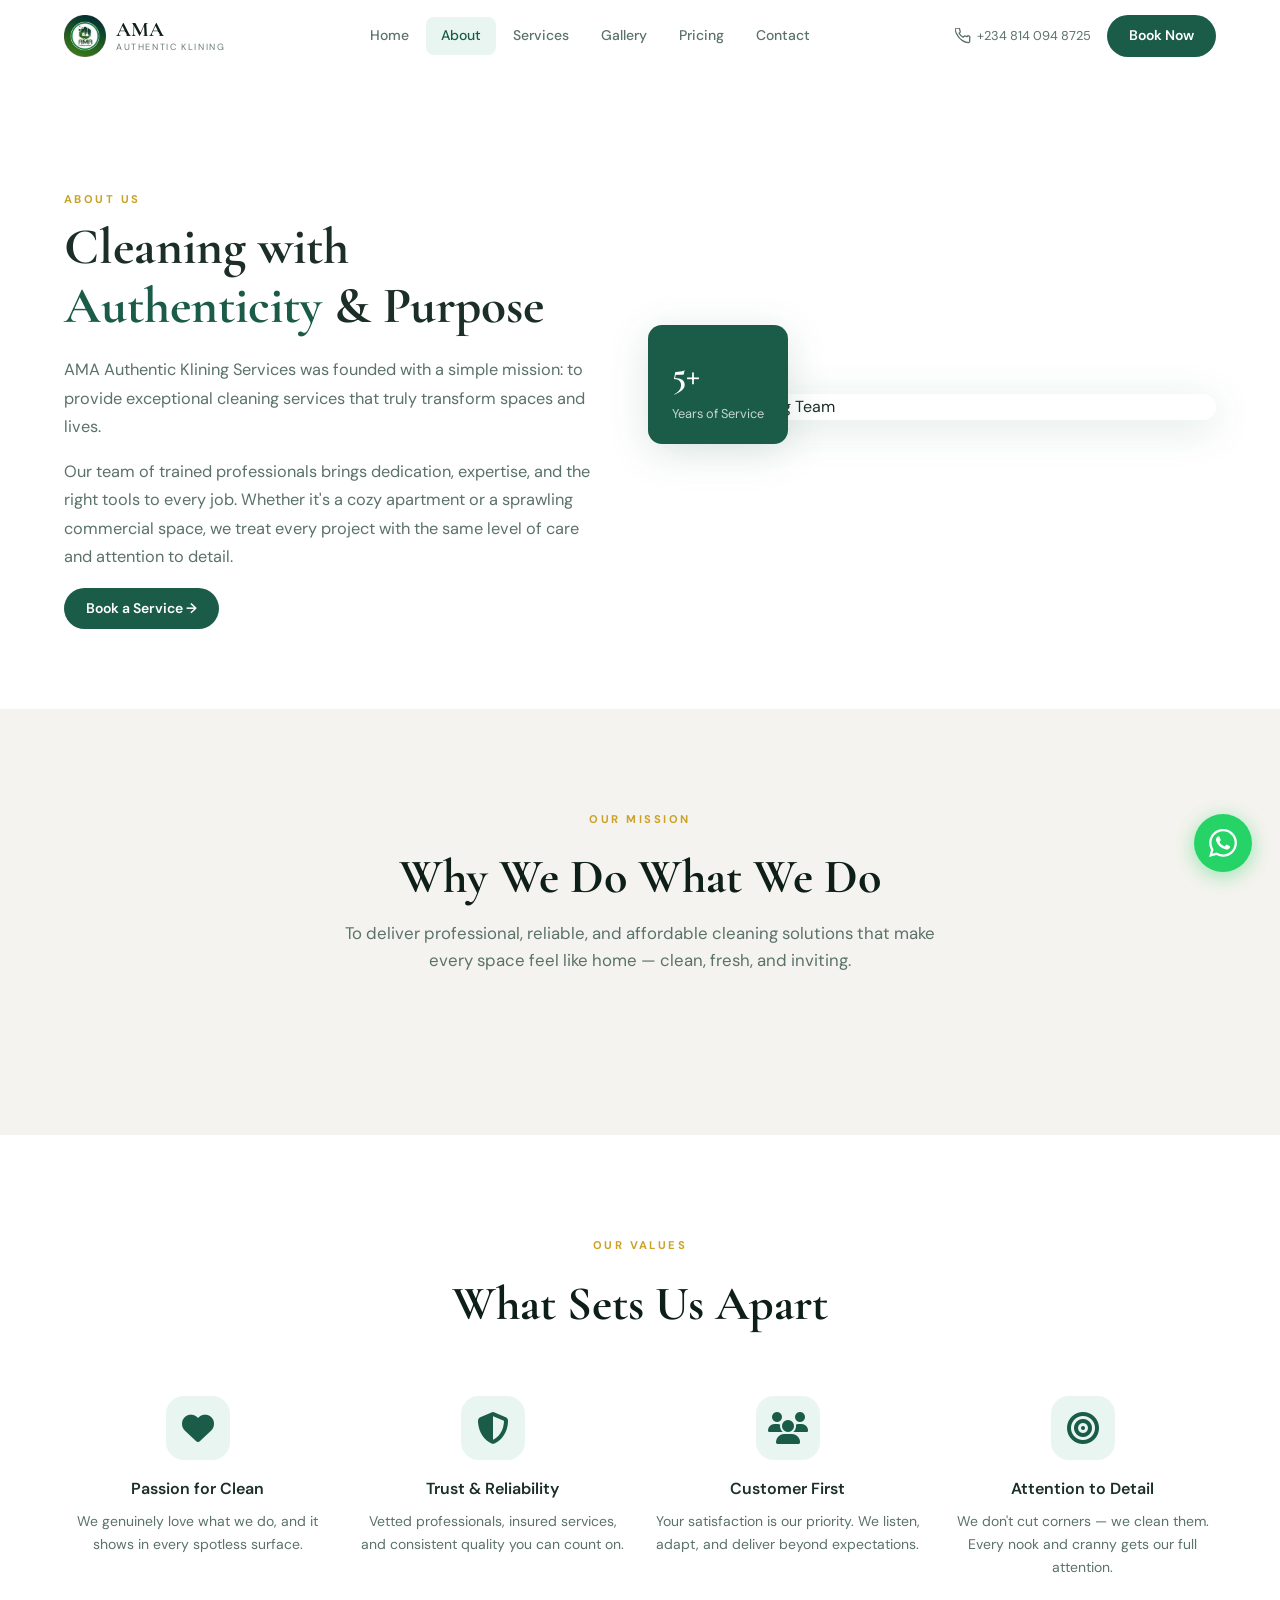
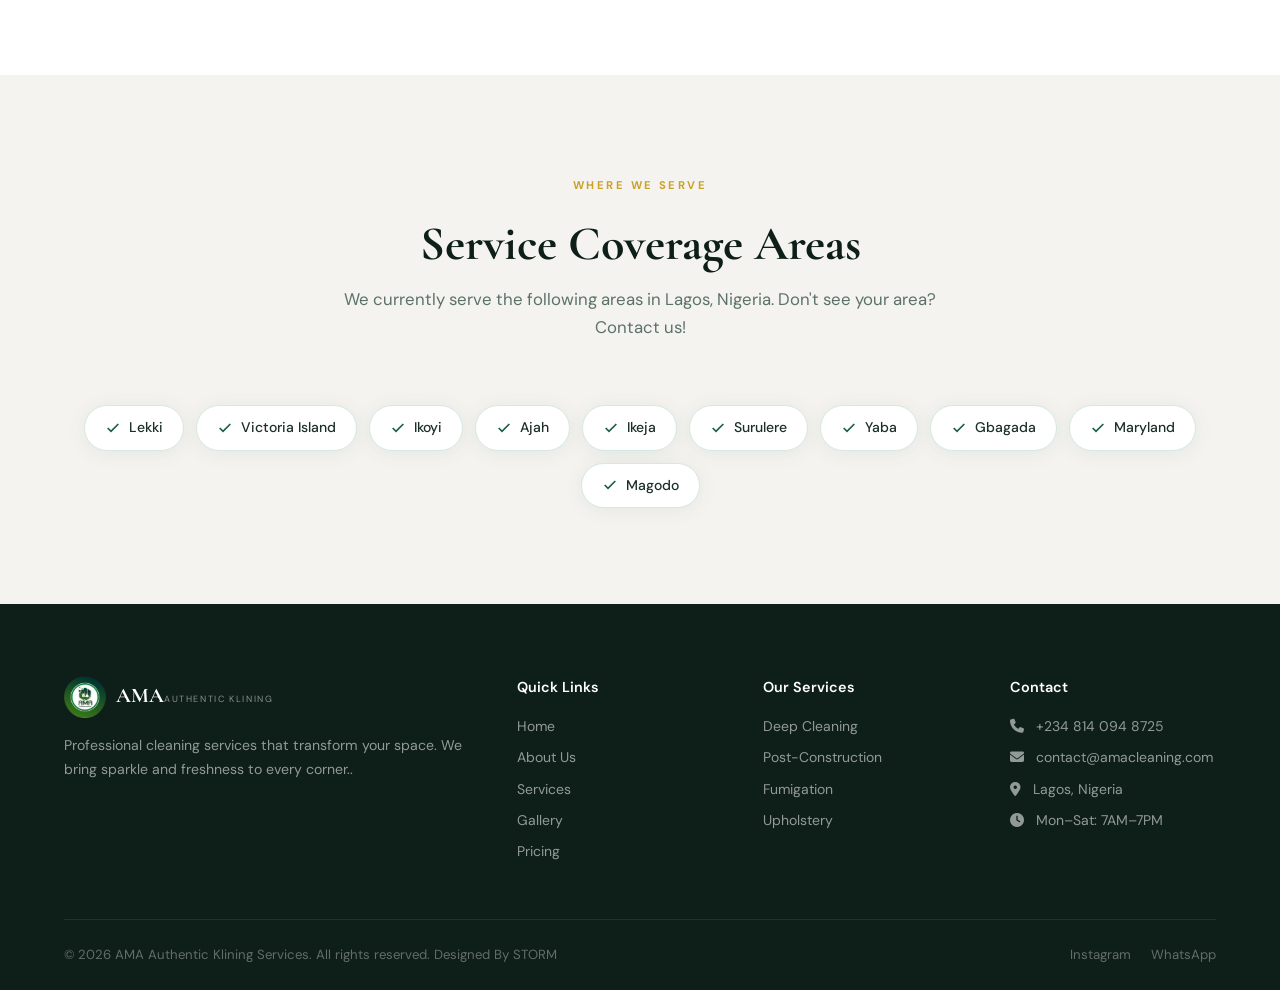
==== commit d4c3c330: "Update about.html" ====
--- a/about.html
+++ b/about.html
@@ -180,7 +180,7 @@
 </div>
       </div>
       <div class="footer-bottom">
-        <p>© 2026 AMA Authentic Klining Services. All rights reserved. Designed By  <a href="https://edentechnology360.com.ng">Eden Technology 360 LTD</a> </p>
+        <p>© 2026 AMA Authentic Klining Services. All rights reserved. Designed By  <a href="https://storm567.vercel.app"> STORM </a> </p>
         <div class="footer-social"><a href="https://www.instagram.com/ama_authentic_klining_services?igsh=YWpxY2Vma3J6MzJw" target="_blank">Instagram</a><a href="https://wa.me/2348140948725" target="_blank">WhatsApp</a></div>
       </div>
     </div>
